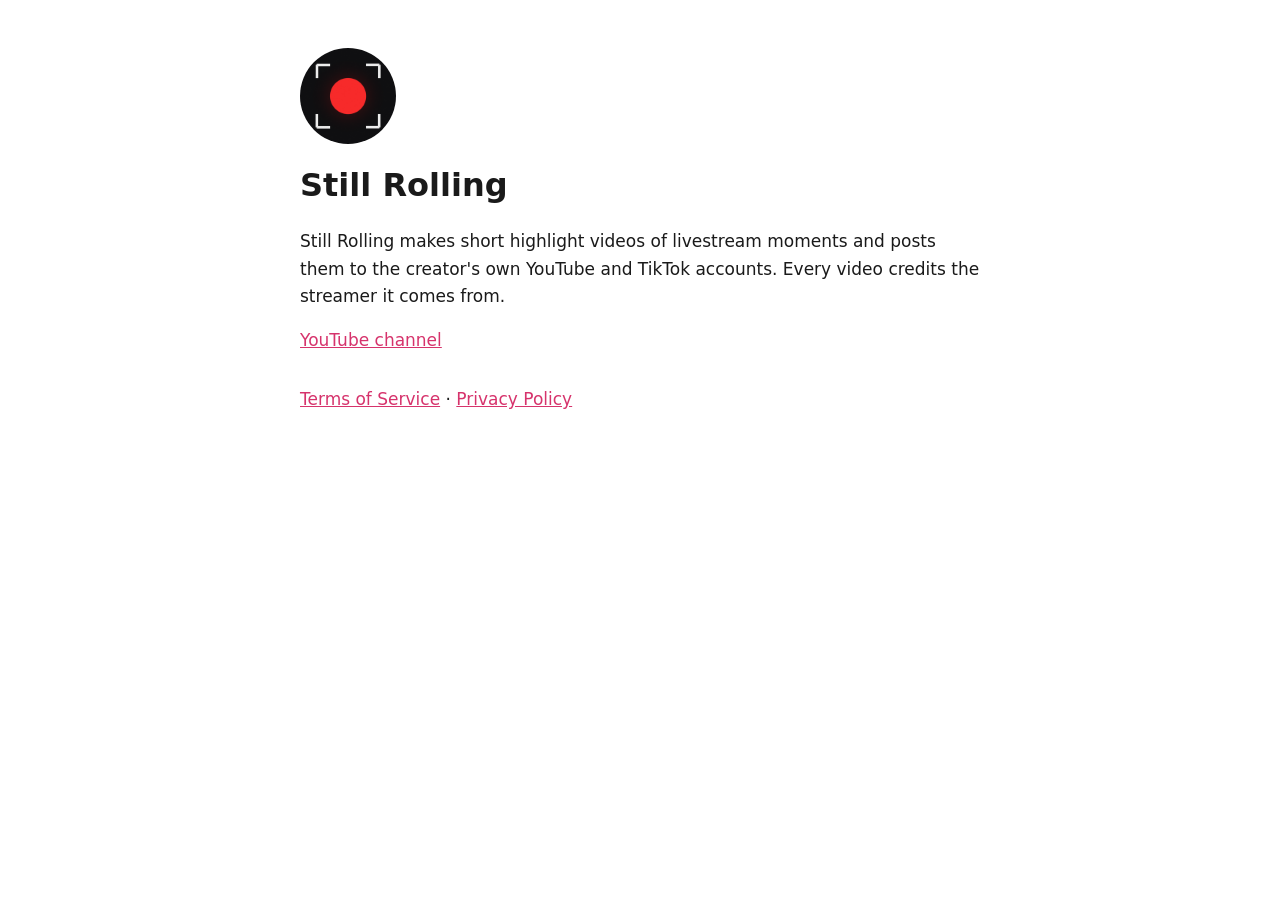
==== index.html @ 6b1a74d7 "Add files via upload" ====
<!doctype html>
<html lang="en">
<head>
<meta charset="utf-8">
<meta name="viewport" content="width=device-width, initial-scale=1">
<title>Still Rolling</title>
<link rel="stylesheet" href="style.css">
</head>
<body>
<main>
  <img src="icon.png" alt="Still Rolling" class="logo">
  <h1>Still Rolling</h1>
  <p>Still Rolling makes short highlight videos of livestream moments and posts them to the
     creator's own YouTube and TikTok accounts. Every video credits the streamer it comes from.</p>
  <p><a href="https://www.youtube.com/@StillRollingLive">YouTube channel</a></p>
  <nav><a href="terms.html">Terms of Service</a> · <a href="privacy.html">Privacy Policy</a></nav>
</main>
</body>
</html>
---- style.css ----
:root { color-scheme: light dark; --bg: #ffffff; --fg: #1a1a1a; --muted: #666; --link: #d6336c; }
@media (prefers-color-scheme: dark) { :root { --bg: #111; --fg: #eee; --muted: #999; --link: #ff6b9a; } }
body { margin: 0; background: var(--bg); color: var(--fg); font: 17px/1.6 system-ui, sans-serif; }
main { max-width: 680px; margin: 0 auto; padding: 48px 16px; }
h1 { font-size: 32px; margin: 8px 0; }
h2 { font-size: 20px; margin-top: 32px; }
a { color: var(--link); }
.muted { color: var(--muted); }
.logo { width: 96px; height: 96px; border-radius: 50%; }
nav { margin-top: 32px; }
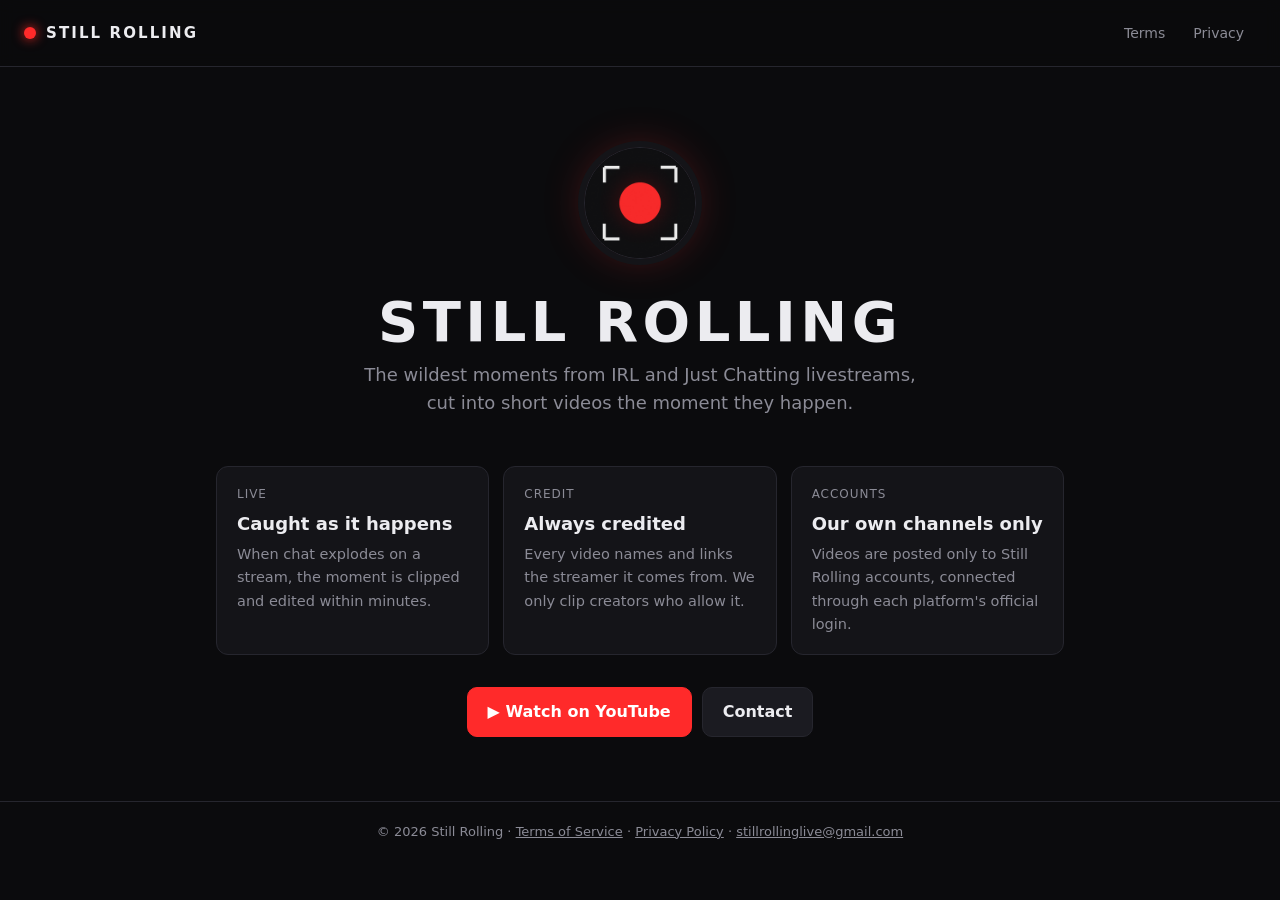
==== commit 4cbf823c: "Add files via upload" ====
--- a/index.html
+++ b/index.html
@@ -4,16 +4,45 @@
 <meta charset="utf-8">
 <meta name="viewport" content="width=device-width, initial-scale=1">
 <title>Still Rolling</title>
+<meta name="description" content="Short highlight videos of livestream moments, credited to the streamers they come from.">
+<link rel="icon" href="icon.png">
 <link rel="stylesheet" href="style.css">
 </head>
 <body>
+<header>
+  <a class="brand" href="index.html"><span class="rec"></span><span class="name">STILL ROLLING</span></a>
+  <nav><a href="terms.html">Terms</a><a href="privacy.html">Privacy</a></nav>
+</header>
 <main>
-  <img src="icon.png" alt="Still Rolling" class="logo">
-  <h1>Still Rolling</h1>
-  <p>Still Rolling makes short highlight videos of livestream moments and posts them to the
-     creator's own YouTube and TikTok accounts. Every video credits the streamer it comes from.</p>
-  <p><a href="https://www.youtube.com/@StillRollingLive">YouTube channel</a></p>
-  <nav><a href="terms.html">Terms of Service</a> · <a href="privacy.html">Privacy Policy</a></nav>
+  <section class="hero">
+    <img src="icon.png" alt="Still Rolling logo">
+    <h1>STILL ROLLING</h1>
+    <p>The wildest moments from IRL and Just Chatting livestreams, cut into short videos the moment they happen.</p>
+  </section>
+
+  <div class="cards">
+    <div class="card">
+      <div class="label">Live</div>
+      <div class="big">Caught as it happens</div>
+      <p>When chat explodes on a stream, the moment is clipped and edited within minutes.</p>
+    </div>
+    <div class="card">
+      <div class="label">Credit</div>
+      <div class="big">Always credited</div>
+      <p>Every video names and links the streamer it comes from. We only clip creators who allow it.</p>
+    </div>
+    <div class="card">
+      <div class="label">Accounts</div>
+      <div class="big">Our own channels only</div>
+      <p>Videos are posted only to Still Rolling accounts, connected through each platform's official login.</p>
+    </div>
+  </div>
+
+  <div class="cta">
+    <a class="btn primary" href="https://www.youtube.com/@StillRollingLive">▶ Watch on YouTube</a>
+    <a class="btn" href="mailto:stillrollinglive@gmail.com">Contact</a>
+  </div>
 </main>
+<footer>© 2026 Still Rolling · <a href="terms.html">Terms of Service</a> · <a href="privacy.html">Privacy Policy</a> · <a href="mailto:stillrollinglive@gmail.com">stillrollinglive@gmail.com</a></footer>
 </body>
 </html>
--- a/style.css
+++ b/style.css
@@ -1,10 +1,72 @@
-:root { color-scheme: light dark; --bg: #ffffff; --fg: #1a1a1a; --muted: #666; --link: #d6336c; }
-@media (prefers-color-scheme: dark) { :root { --bg: #111; --fg: #eee; --muted: #999; --link: #ff6b9a; } }
-body { margin: 0; background: var(--bg); color: var(--fg); font: 17px/1.6 system-ui, sans-serif; }
-main { max-width: 680px; margin: 0 auto; padding: 48px 16px; }
-h1 { font-size: 32px; margin: 8px 0; }
-h2 { font-size: 20px; margin-top: 32px; }
-a { color: var(--link); }
-.muted { color: var(--muted); }
-.logo { width: 96px; height: 96px; border-radius: 50%; }
-nav { margin-top: 32px; }
+/* Same look as the Still Rolling desktop app */
+:root {
+  color-scheme: dark;
+  --bg: #0b0b0d;
+  --panel: #141418;
+  --panel-2: #1b1b21;
+  --line: #26262e;
+  --text: #ececf0;
+  --muted: #8b8b96;
+  --red: #ff2a2a;
+  --yellow: #ffd23f;
+  --radius: 12px;
+}
+* { box-sizing: border-box; }
+html, body { margin: 0; background: var(--bg); color: var(--text);
+  font: 16px/1.6 "Segoe UI", system-ui, -apple-system, sans-serif; }
+a { color: var(--text); }
+
+header { position: sticky; top: 0; z-index: 5; display: flex; align-items: center; justify-content: space-between;
+  gap: 16px; padding: 14px 24px; background: rgba(11,11,13,.92); backdrop-filter: blur(8px);
+  border-bottom: 1px solid var(--line); }
+.brand { display: flex; align-items: center; gap: 10px; letter-spacing: .14em; font-size: 15px;
+  font-weight: 600; text-decoration: none; }
+.rec { width: 12px; height: 12px; border-radius: 50%; background: var(--red); box-shadow: 0 0 12px var(--red);
+  animation: blink 1.6s infinite; flex: none; }
+@keyframes blink { 50% { opacity: .35; } }
+@media (prefers-reduced-motion: reduce) { .rec { animation: none; } }
+header nav { display: flex; gap: 4px; }
+header nav a { color: var(--muted); text-decoration: none; padding: 8px 12px; border-radius: 8px; font-size: 14px; }
+header nav a:hover, header nav a.active { color: var(--text); background: var(--panel-2); }
+
+main { max-width: 880px; margin: 0 auto; padding: 48px 16px 64px; }
+
+.hero { text-align: center; padding: 32px 0 40px; }
+.hero img { width: 112px; height: 112px; border-radius: 50%; border: 1px solid var(--line);
+  box-shadow: 0 0 0 6px var(--panel), 0 0 40px rgba(255,42,42,.25); }
+.hero h1 { font-size: clamp(36px, 7vw, 56px); letter-spacing: .08em; margin: 24px 0 8px; line-height: 1.1; }
+.hero p { color: var(--muted); font-size: 18px; max-width: 560px; margin: 0 auto; }
+.live { display: inline-flex; align-items: center; gap: 8px; margin-bottom: 4px; padding: 6px 14px;
+  border-radius: 999px; background: var(--panel-2); color: var(--muted); font-size: 13px; letter-spacing: .1em; }
+
+.cards { display: grid; grid-template-columns: repeat(3, 1fr); gap: 14px; margin: 8px 0 32px; }
+@media (max-width: 720px) { .cards { grid-template-columns: 1fr; } }
+.card { background: var(--panel); border: 1px solid var(--line); border-radius: var(--radius); padding: 18px 20px; }
+.label { color: var(--muted); font-size: 12px; text-transform: uppercase; letter-spacing: .08em; }
+.card .big { font-size: 18px; font-weight: 600; margin: 6px 0 4px; }
+.card p { margin: 0; color: var(--muted); font-size: 14.5px; }
+
+.cta { display: flex; justify-content: center; gap: 10px; flex-wrap: wrap; }
+.btn { display: inline-flex; align-items: center; gap: 8px; padding: 11px 20px; border-radius: 10px;
+  text-decoration: none; font-weight: 600; background: var(--panel-2); border: 1px solid var(--line); }
+.btn.primary { background: var(--red); border-color: var(--red); color: #fff; }
+.btn:hover { filter: brightness(1.12); }
+
+.doc h1 { font-size: 32px; margin: 0 0 4px; }
+.doc .updated { color: var(--muted); font-size: 14px; margin: 0 0 24px; }
+.doc section { background: var(--panel); border: 1px solid var(--line); border-radius: var(--radius);
+  padding: 18px 22px; margin-bottom: 12px; }
+.doc h2 { font-size: 13px; font-weight: 600; color: var(--muted); text-transform: uppercase;
+  letter-spacing: .08em; margin: 0 0 8px; }
+.doc section p { margin: 0; }
+.doc a { color: var(--yellow); }
+
+footer { border-top: 1px solid var(--line); color: var(--muted); font-size: 13px; text-align: center;
+  padding: 20px 16px; }
+footer a { color: var(--muted); }
+
+@media (max-width: 560px) {
+  header { padding: 12px 16px; }
+  .brand span.name { display: none; }
+  main { padding-top: 24px; }
+}
